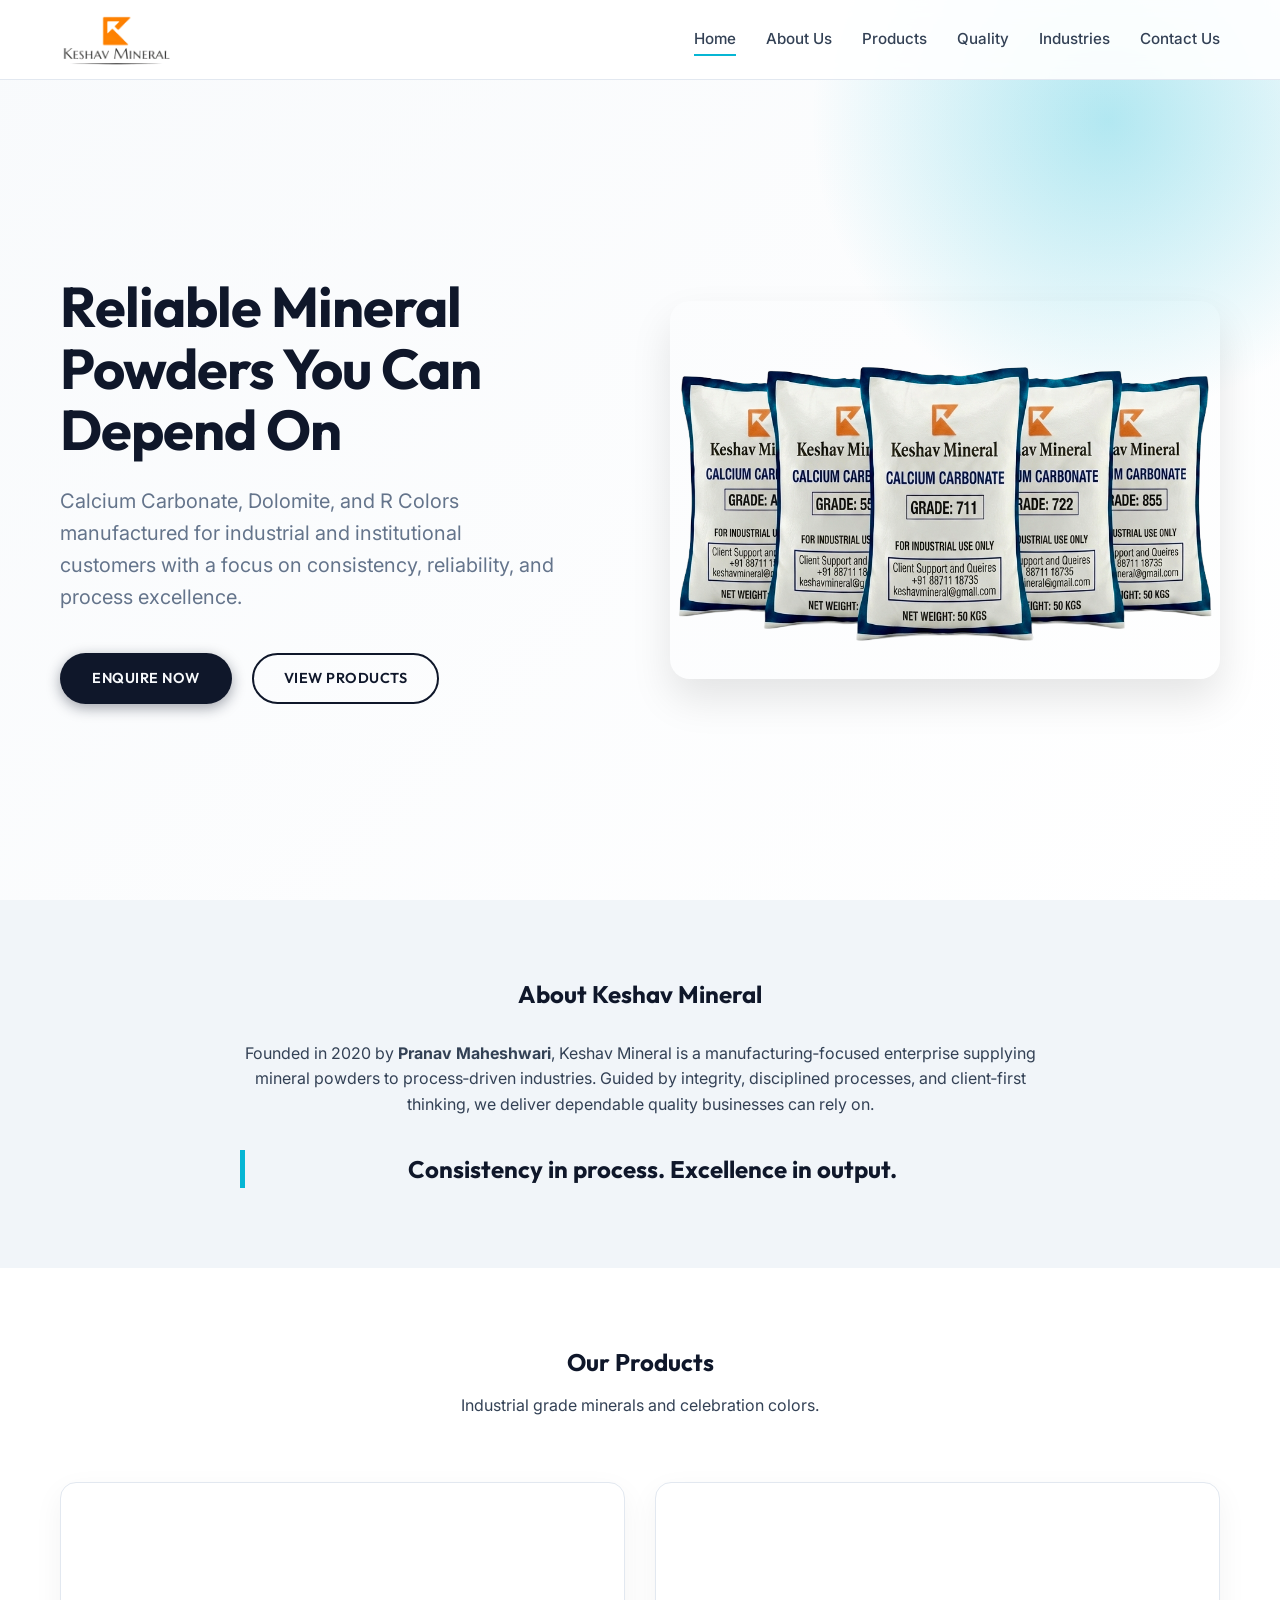
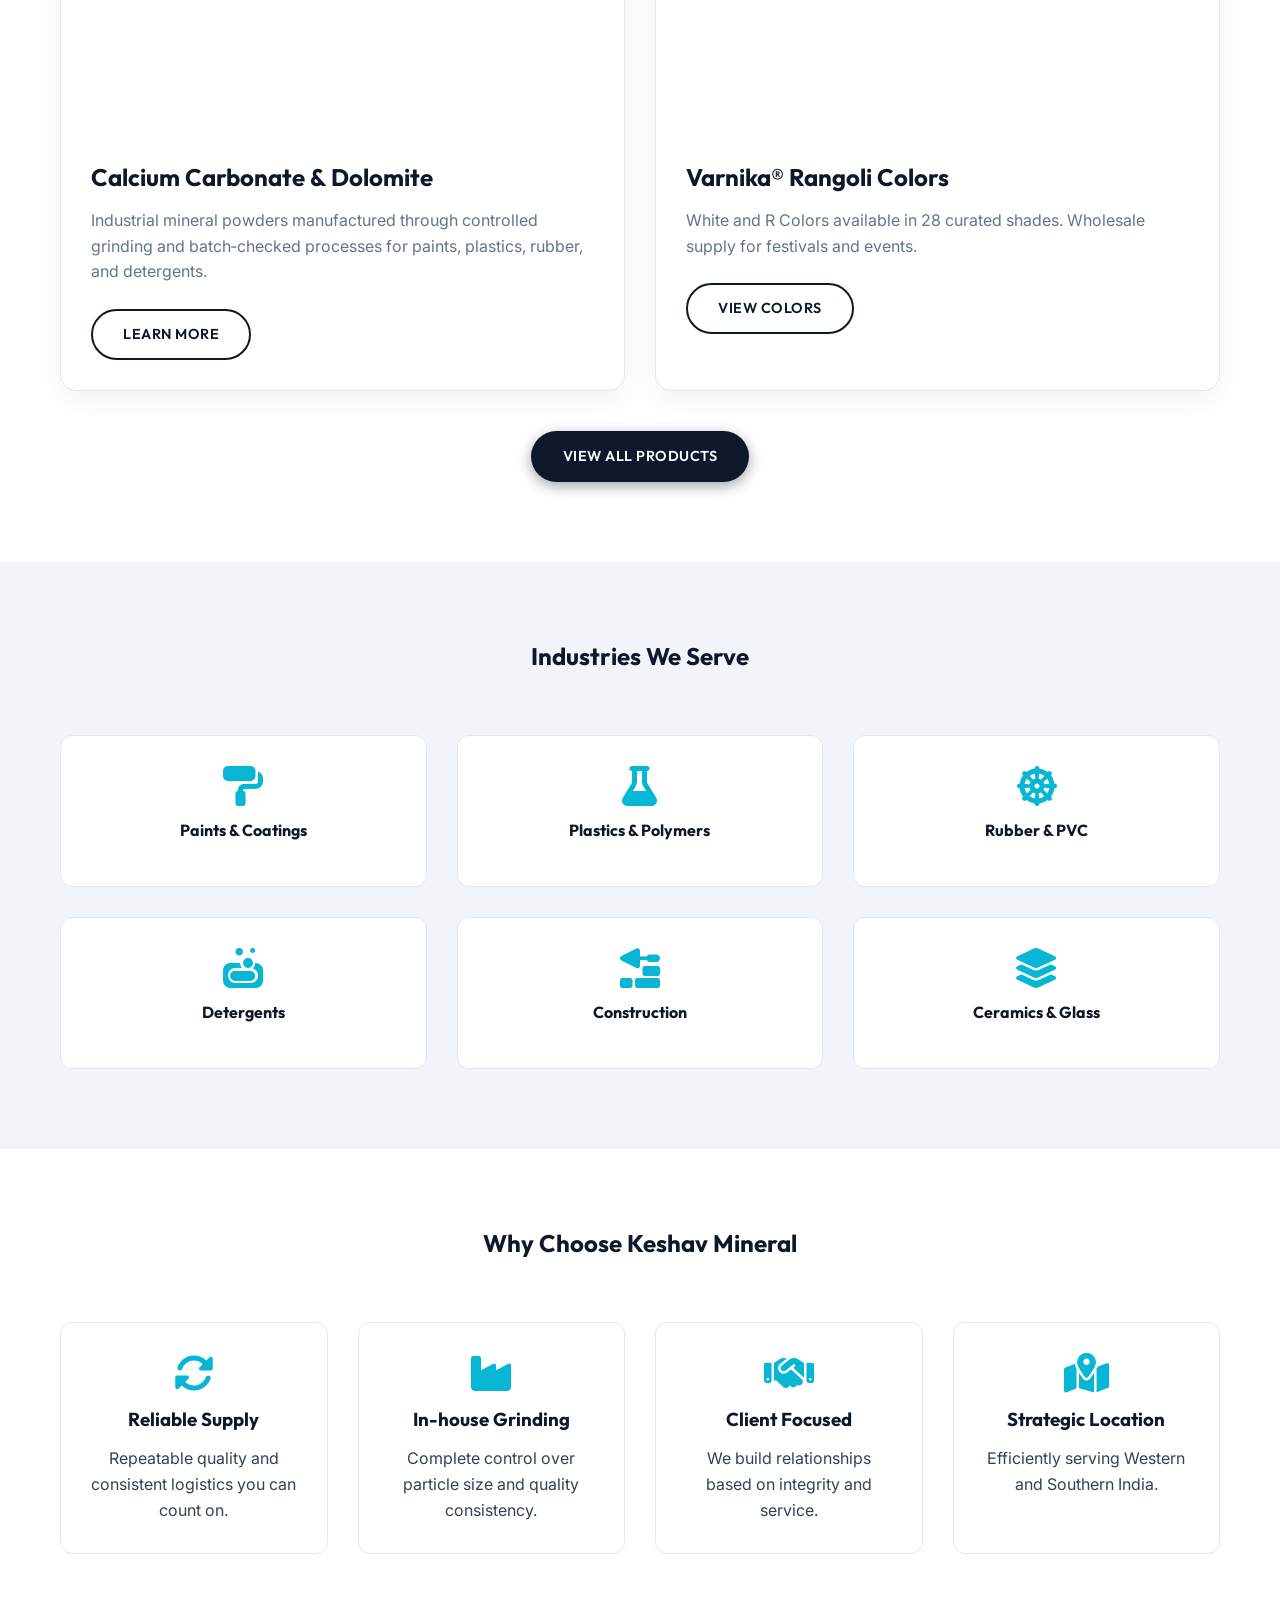
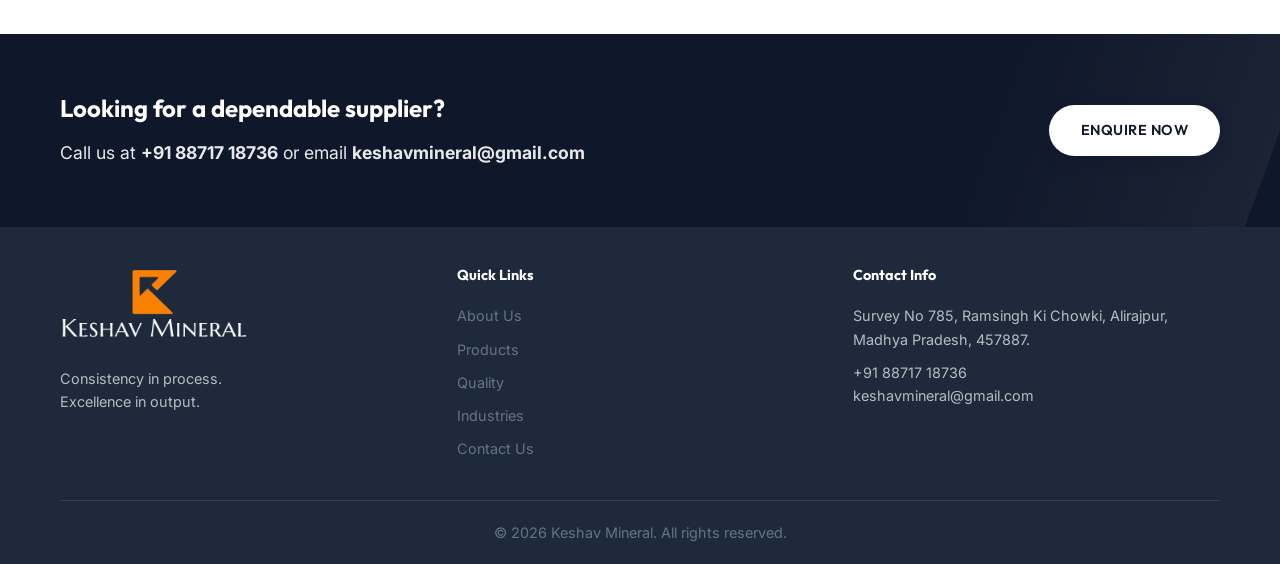
==== index.html @ 10a46cb6 "feat: Create initial Keshav Minerals website including core pages, styling, and basic scripting." ====
<!DOCTYPE html>
<html lang="en">

<head>
    <meta charset="UTF-8">
    <meta name="viewport" content="width=device-width, initial-scale=1.0">
    <link rel="icon" type="image/png" href="assets/favicon.png">
    <title>Keshav Mineral - Reliable Mineral Powders</title>
    <meta name="description"
        content="Calcium Carbonate, Dolomite, and R Colors manufactured for industrial and institutional customers with a focus on consistency, reliability, and process excellence.">

    <!-- Google Fonts -->
    <link rel="preconnect" href="https://fonts.googleapis.com">
    <link rel="preconnect" href="https://fonts.gstatic.com" crossorigin>
    <link href="https://fonts.googleapis.com/css2?family=Inter:wght@400;500;600&family=Outfit:wght@500;700&display=swap"
        rel="stylesheet">

    <!-- FontAwesome -->
    <link rel="stylesheet" href="https://cdnjs.cloudflare.com/ajax/libs/font-awesome/6.4.0/css/all.min.css">

    <!-- Custom CSS -->
    <link rel="stylesheet" href="style.css">
</head>

<body>

    <!-- Header -->
    <header>
        <div class="container">
            <a href="index.html" class="logo">
                <img src="assets/logo_transparent.png" alt="Keshav Mineral">
            </a>
            <div class="mobile-toggle">
                <i class="fa-solid fa-bars"></i>
            </div>
            <nav class="nav-links">
                <a href="index.html" class="active">Home</a>
                <a href="about.html">About Us</a>
                <a href="products.html">Products</a>
                <a href="quality.html">Quality</a>
                <a href="industries.html">Industries</a>
                <a href="contact.html">Contact Us</a>
            </nav>
        </div>
    </header>

    <!-- Hero Section -->
    <section class="hero">
        <div class="container hero-container">
            <div class="hero-content">
                <h1>Reliable Mineral Powders You Can Depend On</h1>
                <p>Calcium Carbonate, Dolomite, and R Colors manufactured for industrial and institutional
                    customers with a focus on consistency, reliability, and process excellence.</p>
                <div class="hero-buttons">
                    <a href="contact.html" class="btn btn-primary">Enquire Now</a>
                    <a href="products.html" class="btn btn-secondary">View Products</a>
                </div>
            </div>
            <div class="hero-image">
                <img src="assets/stakedfinal.png" alt="Industrial Mineral Manufacturing">
            </div>
        </div>
    </section>

    <!-- Mini About Section -->
    <section class="section mini-about">
        <div class="container">
            <div class="text-center" style="max-width: 800px; margin: 0 auto;">
                <h2 class="mb-2">About Keshav Mineral</h2>
                <p class="mb-2">Founded in 2020 by <strong>Pranav Maheshwari</strong>, Keshav Mineral is a
                    manufacturing‑focused enterprise supplying mineral powders to process‑driven industries. Guided by
                    integrity, disciplined processes, and client‑first thinking, we deliver dependable quality
                    businesses can rely on.</p>
                <div class="highlight-line">
                    Consistency in process. Excellence in output.
                </div>
            </div>
        </div>
    </section>

    <!-- Products Snapshot -->
    <section class="section">
        <div class="container">
            <div class="text-center mb-4">
                <h2>Our Products</h2>
                <p>Industrial grade minerals and celebration colors.</p>
            </div>
            <div class="card-grid">
                <!-- Product 1 -->
                <div class="card">
                    <div class="card-image">
                        <video src="assets/almost final.mp4" autoplay loop muted playsinline
                            style="width: 100%; height: 100%; object-fit: cover;"></video>
                    </div>
                    <div class="card-content">
                        <h3 class="card-title">Calcium Carbonate & Dolomite</h3>
                        <p class="card-text">Industrial mineral powders manufactured through controlled grinding and
                            batch‑checked processes for paints, plastics, rubber, and detergents.</p>
                        <a href="products.html#minerals" class="btn btn-secondary">Learn More</a>
                    </div>
                </div>
                <!-- Product 2 -->
                <div class="card">
                    <div class="card-image">
                        <video src="assets/Varnika-final.mp4" autoplay loop muted playsinline
                            style="width: 100%; height: 100%; object-fit: cover;"></video>
                    </div>
                    <div class="card-content">
                        <h3 class="card-title">Varnika® Rangoli Colors</h3>
                        <p class="card-text">White and R Colors available in 28 curated shades. Wholesale
                            supply for festivals and events.</p>
                        <a href="products.html#varnika" class="btn btn-secondary">View Colors</a>
                    </div>
                </div>
            </div>
            <div class="text-center" style="margin-top: 40px;">
                <a href="products.html" class="btn btn-primary">View All Products</a>
            </div>
        </div>
    </section>

    <!-- Industries Snapshot -->
    <section class="section" style="background-color: var(--bg-light);">
        <div class="container">
            <div class="text-center mb-4">
                <h2>Industries We Serve</h2>
            </div>
            <div class="industries-grid">
                <div class="feature-item">
                    <i class="fa-solid fa-paint-roller feature-icon"></i>
                    <h4>Paints & Coatings</h4>
                </div>
                <div class="feature-item">
                    <i class="fa-solid fa-flask feature-icon"></i>
                    <h4>Plastics & Polymers</h4>
                </div>
                <div class="feature-item">
                    <i class="fa-solid fa-dharmachakra feature-icon"></i>
                    <h4>Rubber & PVC</h4>
                </div>
                <div class="feature-item">
                    <i class="fa-solid fa-soap feature-icon"></i>
                    <h4>Detergents</h4>
                </div>
                <div class="feature-item">
                    <i class="fa-solid fa-trowel-bricks feature-icon"></i>
                    <h4>Construction</h4>
                </div>
                <div class="feature-item">
                    <i class="fa-solid fa-layer-group feature-icon"></i>
                    <h4>Ceramics & Glass</h4>
                </div>
            </div>
        </div>
    </section>

    <!-- Why Keshav Mineral -->
    <section class="section">
        <div class="container">
            <div class="text-center mb-4">
                <h2>Why Choose Keshav Mineral</h2>
            </div>
            <div class="features-grid">
                <div class="feature-item">
                    <i class="fa-solid fa-rotate feature-icon"></i>
                    <h3>Reliable Supply</h3>
                    <p>Repeatable quality and consistent logistics you can count on.</p>
                </div>
                <div class="feature-item">
                    <i class="fa-solid fa-industry feature-icon"></i>
                    <h3>In-house Grinding</h3>
                    <p>Complete control over particle size and quality consistency.</p>
                </div>
                <div class="feature-item">
                    <i class="fa-solid fa-handshake feature-icon"></i>
                    <h3>Client Focused</h3>
                    <p>We build relationships based on integrity and service.</p>
                </div>
                <div class="feature-item">
                    <i class="fa-solid fa-map-location-dot feature-icon"></i>
                    <h3>Strategic Location</h3>
                    <p>Efficiently serving Western and Southern India.</p>
                </div>
            </div>
        </div>
    </section>

    <!-- Contact Strip -->
    <section class="contact-strip">
        <div class="container" style="position: relative; z-index: 2;">
            <div
                style="display: flex; flex-wrap: wrap; align-items: center; justify-content: space-between; gap: 30px;">
                <div>
                    <h2>Looking for a dependable supplier?</h2>
                    <p style="font-size: 1.1rem; opacity: 0.9;">Call us at <strong>+91 88717 18736</strong> or email
                        <strong>keshavmineral@gmail.com</strong>
                    </p>
                </div>
                <a href="contact.html" class="btn btn-primary" style="background: white; color: var(--primary);">Enquire
                    Now</a>
            </div>
        </div>
    </section>

    <!-- Footer -->
    <footer>
        <div class="container">
            <div class="footer-content">
                <div class="footer-col">
                    <a href="index.html" class="logo" style="margin-bottom: 20px;">
                        <img src="assets/logo_footer_final.png" alt="Keshav Mineral">
                    </a>
                    <p style="opacity: 0.7;">Consistency in process.<br>Excellence in output.</p>
                </div>
                <div class="footer-col footer-links">
                    <h4>Quick Links</h4>
                    <a href="about.html">About Us</a>
                    <a href="products.html">Products</a>
                    <a href="quality.html">Quality</a>
                    <a href="industries.html">Industries</a>
                    <a href="contact.html">Contact Us</a>
                </div>
                <div class="footer-col">
                    <h4>Contact Info</h4>
                    <p style="opacity: 0.7; margin-bottom: 10px;">Survey No 785, Ramsingh Ki Chowki, Alirajpur, Madhya
                        Pradesh,
                        457887.</p>
                    <p style="opacity: 0.7;">+91 88717 18736</p>
                    <p style="opacity: 0.7;">keshavmineral@gmail.com</p>
                </div>
            </div>
            <div class="footer-bottom">
                <p>&copy; 2026 Keshav Mineral. All rights reserved.</p>
            </div>
        </div>
    </footer>

    <script src="script.js"></script>
</body>

</html>
---- style.css ----
/* Global Review & Reset */
:root {
    /* Color Palette */
    --primary: #0f172a;
    /* Slate 900 */
    --primary-light: #1e293b;
    /* Slate 800 */
    --accent: #06b6d4;
    /* Cyan 500 */
    --accent-glow: rgba(6, 182, 212, 0.5);
    --text-main: #334155;
    /* Slate 700 */
    --text-light: #64748b;
    /* Slate 500 */
    --text-white: #f8fafc;
    --bg-body: #ffffff;
    --bg-light: #f1f5f9;
    /* Slate 100 */
    --bg-glass: rgba(255, 255, 255, 0.7);
    --border-color: #e2e8f0;

    /* Typography */
    --font-heading: 'Outfit', sans-serif;
    --font-body: 'Inter', sans-serif;

    /* Spacing */
    --container-width: 1200px;
    --header-height: 80px;

    /* Transitions */
    --transition-fast: 0.3s ease;
}

* {
    margin: 0;
    padding: 0;
    box-sizing: border-box;
}

html {
    scroll-behavior: smooth;
}

body {
    font-family: var(--font-body);
    color: var(--text-main);
    background-color: var(--bg-body);
    line-height: 1.6;
    overflow-x: hidden;
}

h1,
h2,
h3,
h4,
h5,
h6 {
    font-family: var(--font-heading);
    color: var(--primary);
    line-height: 1.2;
    margin-bottom: 1rem;
}

img {
    max-width: 100%;
    display: block;
}

a {
    text-decoration: none;
    color: inherit;
    transition: var(--transition-fast);
}

ul {
    list-style: none;
}

/* Utilities */
.container {
    max-width: var(--container-width);
    margin: 0 auto;
    padding: 0 20px;
}

.section {
    padding: 80px 0;
}

.text-center {
    text-align: center;
}

.text-accent {
    color: var(--accent);
}

.text-white {
    color: var(--text-white);
}

.mb-1 {
    margin-bottom: 1rem;
}

.mb-2 {
    margin-bottom: 2rem;
}

.mb-4 {
    margin-bottom: 4rem;
}

/* Buttons */
.btn {
    display: inline-block;
    padding: 12px 30px;
    border-radius: 50px;
    font-weight: 600;
    font-family: var(--font-heading);
    letter-spacing: 0.5px;
    text-transform: uppercase;
    font-size: 0.9rem;
    cursor: pointer;
    transition: all 0.3s cubic-bezier(0.4, 0, 0.2, 1);
    border: 2px solid transparent;
}

.btn-primary {
    background: var(--primary);
    color: var(--text-white);
    box-shadow: 0 4px 14px 0 rgba(15, 23, 42, 0.39);
}

.btn-primary:hover {
    background: var(--accent);
    box-shadow: 0 6px 20px rgba(6, 182, 212, 0.23);
    transform: translateY(-2px);
    border-color: var(--accent);
}

.btn-secondary {
    background: transparent;
    color: var(--primary);
    border: 2px solid var(--primary);
}

.btn-secondary:hover {
    background: var(--primary);
    color: var(--text-white);
}

/* Header & Nav */
header {
    height: var(--header-height);
    background: rgba(255, 255, 255, 0.9);
    backdrop-filter: blur(10px);
    border-bottom: 1px solid var(--border-color);
    position: fixed;
    top: 0;
    width: 100%;
    z-index: 1000;
    display: flex;
    align-items: center;
}

header .container {
    display: flex;
    justify-content: space-between;
    align-items: center;
    width: 100%;
}

.logo {
    font-family: var(--font-heading);
    font-size: 1.5rem;
    font-weight: 700;
    color: var(--primary);
    display: flex;
    align-items: center;
    gap: 10px;
}

.logo img {
    height: 50px;
    width: auto;
}

.logo span {
    color: var(--accent);
}

.nav-links {
    display: flex;
    gap: 30px;
}

.nav-links a {
    font-weight: 500;
    font-size: 0.95rem;
    position: relative;
}

.nav-links a::after {
    content: '';
    position: absolute;
    width: 0;
    height: 2px;
    bottom: -4px;
    left: 0;
    background-color: var(--accent);
    transition: var(--transition-fast);
}

.nav-links a:hover {
    color: var(--accent);
}

.nav-links a:hover::after,
.nav-links a.active::after {
    width: 100%;
}

.mobile-toggle {
    display: none;
    font-size: 1.5rem;
    cursor: pointer;
}

/* Hero Section */
.hero {
    padding-top: var(--header-height);
    min-height: 100vh;
    background: linear-gradient(135deg, #f8fafc 0%, #fff 100%);
    display: flex;
    align-items: center;
    position: relative;
    overflow: hidden;
}

.hero::before {
    content: '';
    position: absolute;
    top: -20%;
    right: -10%;
    width: 600px;
    height: 600px;
    background: radial-gradient(circle, var(--accent-glow) 0%, rgba(255, 255, 255, 0) 70%);
    border-radius: 50%;
    z-index: 0;
    opacity: 0.6;
}

.hero-container {
    display: grid;
    grid-template-columns: 1fr 1fr;
    gap: 60px;
    align-items: center;
    position: relative;
    z-index: 1;
    width: 100%;
}

.hero-content {
    max-width: 100%;
}

.hero h1 {
    font-size: 3.5rem;
    margin-bottom: 1.5rem;
    letter-spacing: -1px;
    line-height: 1.1;
}

.hero p {
    font-size: 1.25rem;
    color: var(--text-light);
    margin-bottom: 2.5rem;
    max-width: 90%;
}

.hero-buttons {
    display: flex;
    gap: 20px;
    flex-wrap: wrap;
}

.hero-image {
    position: relative;
    width: 100%;
    height: auto;
    z-index: 1;
    display: block;
    /* Ensure it's displayed */
}

.hero-image img {
    width: 100%;
    height: auto;
    display: block;
    border-radius: 20px;
    box-shadow: 0 20px 40px rgba(0, 0, 0, 0.1);
}

.hero-image:hover img {
    transform: translateY(-5px);
}

/* Mini About */
.mini-about {
    background: var(--bg-light);
}

.highlight-line {
    font-family: var(--font-heading);
    font-size: 1.5rem;
    color: var(--primary);
    font-weight: 700;
    border-left: 5px solid var(--accent);
    padding-left: 20px;
    margin-top: 2rem;
}

/* Cards (Products & Industries) */
.card-grid {
    display: grid;
    grid-template-columns: repeat(auto-fit, minmax(300px, 1fr));
    gap: 30px;
    margin-top: 40px;
}

.card {
    background: white;
    border-radius: 16px;
    overflow: hidden;
    box-shadow: 0 10px 30px rgba(0, 0, 0, 0.05);
    transition: var(--transition-fast);
    border: 1px solid var(--border-color);
}

.card:hover {
    transform: translateY(-10px);
    box-shadow: 0 20px 40px rgba(0, 0, 0, 0.1);
    border-color: var(--accent);
}

.card-image {
    height: 250px;
    overflow: hidden;
}

.card-image img {
    width: 100%;
    height: 100%;
    object-fit: cover;
    transition: transform 0.5s ease;
}

.card:hover .card-image img {
    transform: scale(1.05);
}

.card-content {
    padding: 30px;
}

.card-title {
    font-size: 1.5rem;
    margin-bottom: 1rem;
    color: var(--primary);
}

.card-text {
    color: var(--text-light);
    margin-bottom: 1.5rem;
}

/* Features/Why Us */
.features-grid {
    display: grid;
    grid-template-columns: repeat(auto-fit, minmax(250px, 1fr));
    gap: 30px;
}

.feature-item {
    padding: 30px;
    background: white;
    border-radius: 12px;
    text-align: center;
    border: 1px solid var(--border-color);
    transition: var(--transition-fast);
}

.feature-item:hover {
    border-color: var(--accent);
    background: linear-gradient(180deg, white 0%, #f0f9ff 100%);
}

.feature-icon {
    font-size: 2.5rem;
    color: var(--accent);
    margin-bottom: 15px;
}

/* Contact Strip */
.contact-strip {
    background: var(--primary);
    color: white;
    padding: 60px 0;
    position: relative;
    overflow: hidden;
}

.contact-strip::after {
    content: '';
    position: absolute;
    top: 0;
    right: 0;
    width: 300px;
    height: 100%;
    background: linear-gradient(90deg, transparent, rgba(255, 255, 255, 0.05));
    transform: skewX(-20deg);
}

.contact-strip h2 {
    color: white;
}

/* Footer */
footer {
    background: var(--primary-light);
    color: var(--text-white);
    padding: 40px 0 20px;
    font-size: 0.9rem;
}

.footer-col .logo img {
    height: 80px;
    width: auto;
    filter: none;
}

.footer-content {
    display: grid;
    grid-template-columns: repeat(auto-fit, minmax(200px, 1fr));
    gap: 30px;
    margin-bottom: 30px;
}

.footer-col h4 {
    color: white;
    margin-bottom: 20px;
}

.footer-links a {
    display: block;
    color: var(--text-light);
    margin-bottom: 10px;
}

.footer-links a:hover {
    color: var(--accent);
    padding-left: 5px;
}

.footer-bottom {
    text-align: center;
    padding-top: 20px;
    border-top: 1px solid rgba(255, 255, 255, 0.1);
    color: var(--text-light);
}

/* Page Specific Header (For non-home pages) */
.page-header {
    margin-top: var(--header-height);
    background: var(--primary);
    color: white;
    padding: 80px 0;
    text-align: center;
    background-image: linear-gradient(rgba(15, 23, 42, 0.9), rgba(15, 23, 42, 0.9));
    background-size: cover;
    background-position: center;
}

.page-header h1 {
    color: white;
    font-size: 3rem;
    margin: 0;
}

.industries-grid {
    display: grid;
    grid-template-columns: repeat(3, 1fr);
    gap: 30px;
    margin-top: 40px;
}

.quality-grid {
    display: grid;
    grid-template-columns: repeat(4, 1fr);
    gap: 30px;
    margin-top: 40px;
}

/* Responsive */
@media (max-width: 992px) {
    .hero-container {
        grid-template-columns: 1fr;
        text-align: center;
        gap: 40px;
    }

    .hero-image {
        display: block;
        /* Show image on tablet/mobile but stacked */
        max-width: 80%;
        margin: 0 auto;
    }

    .hero-image img {
        transform: none;
        /* Remove 3D effect on small screens */
    }

    .hero-content {
        margin: 0 auto;
    }

    .hero p {
        margin-left: auto;
        margin-right: auto;
    }

    .hero-buttons {
        justify-content: center;
    }

    .industries-grid {
        grid-template-columns: repeat(2, 1fr);
    }

    .quality-grid {
        grid-template-columns: repeat(2, 1fr);
    }
}

@media (max-width: 768px) {
    .nav-links {
        display: none;
        position: absolute;
        top: var(--header-height);
        left: 0;
        width: 100%;
        background: white;
        flex-direction: column;
        padding: 20px;
        box-shadow: 0 10px 20px rgba(0, 0, 0, 0.1);
    }

    .nav-links.active {
        display: flex;
    }

    .mobile-toggle {
        display: block;
    }

    .hero h1 {
        font-size: 2.5rem;
    }

    .industries-grid {
        grid-template-columns: 1fr;
    }

    .quality-grid {
        grid-template-columns: 1fr;
    }
}

/* Forms */
.form-group {
    margin-bottom: 20px;
}

.form-control {
    width: 100%;
    padding: 15px;
    border: 1px solid var(--border-color);
    border-radius: 8px;
    font-family: var(--font-body);
    font-size: 1rem;
    transition: var(--transition-fast);
}

.form-control:focus {
    outline: none;
    border-color: var(--accent);
    box-shadow: 0 0 0 3px rgba(6, 182, 212, 0.1);
}

label {
    display: block;
    margin-bottom: 8px;
    font-weight: 500;
}
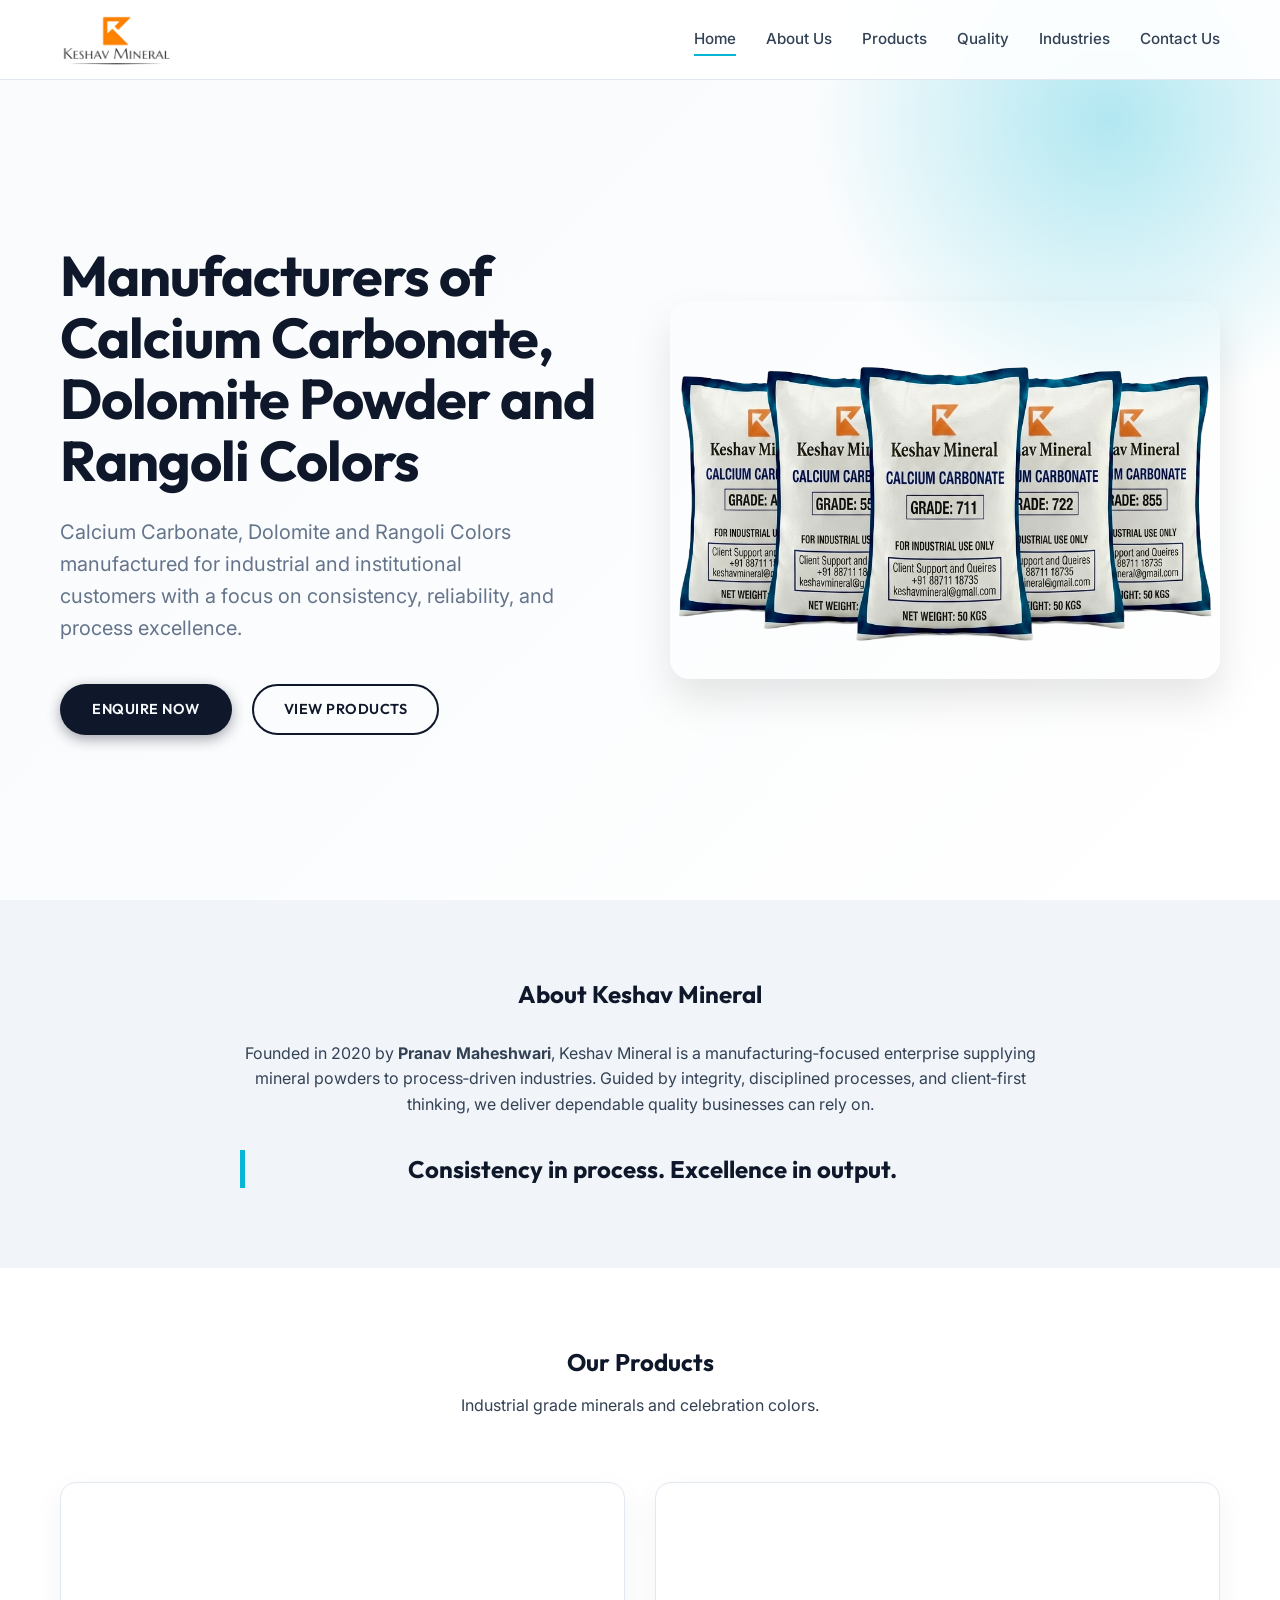
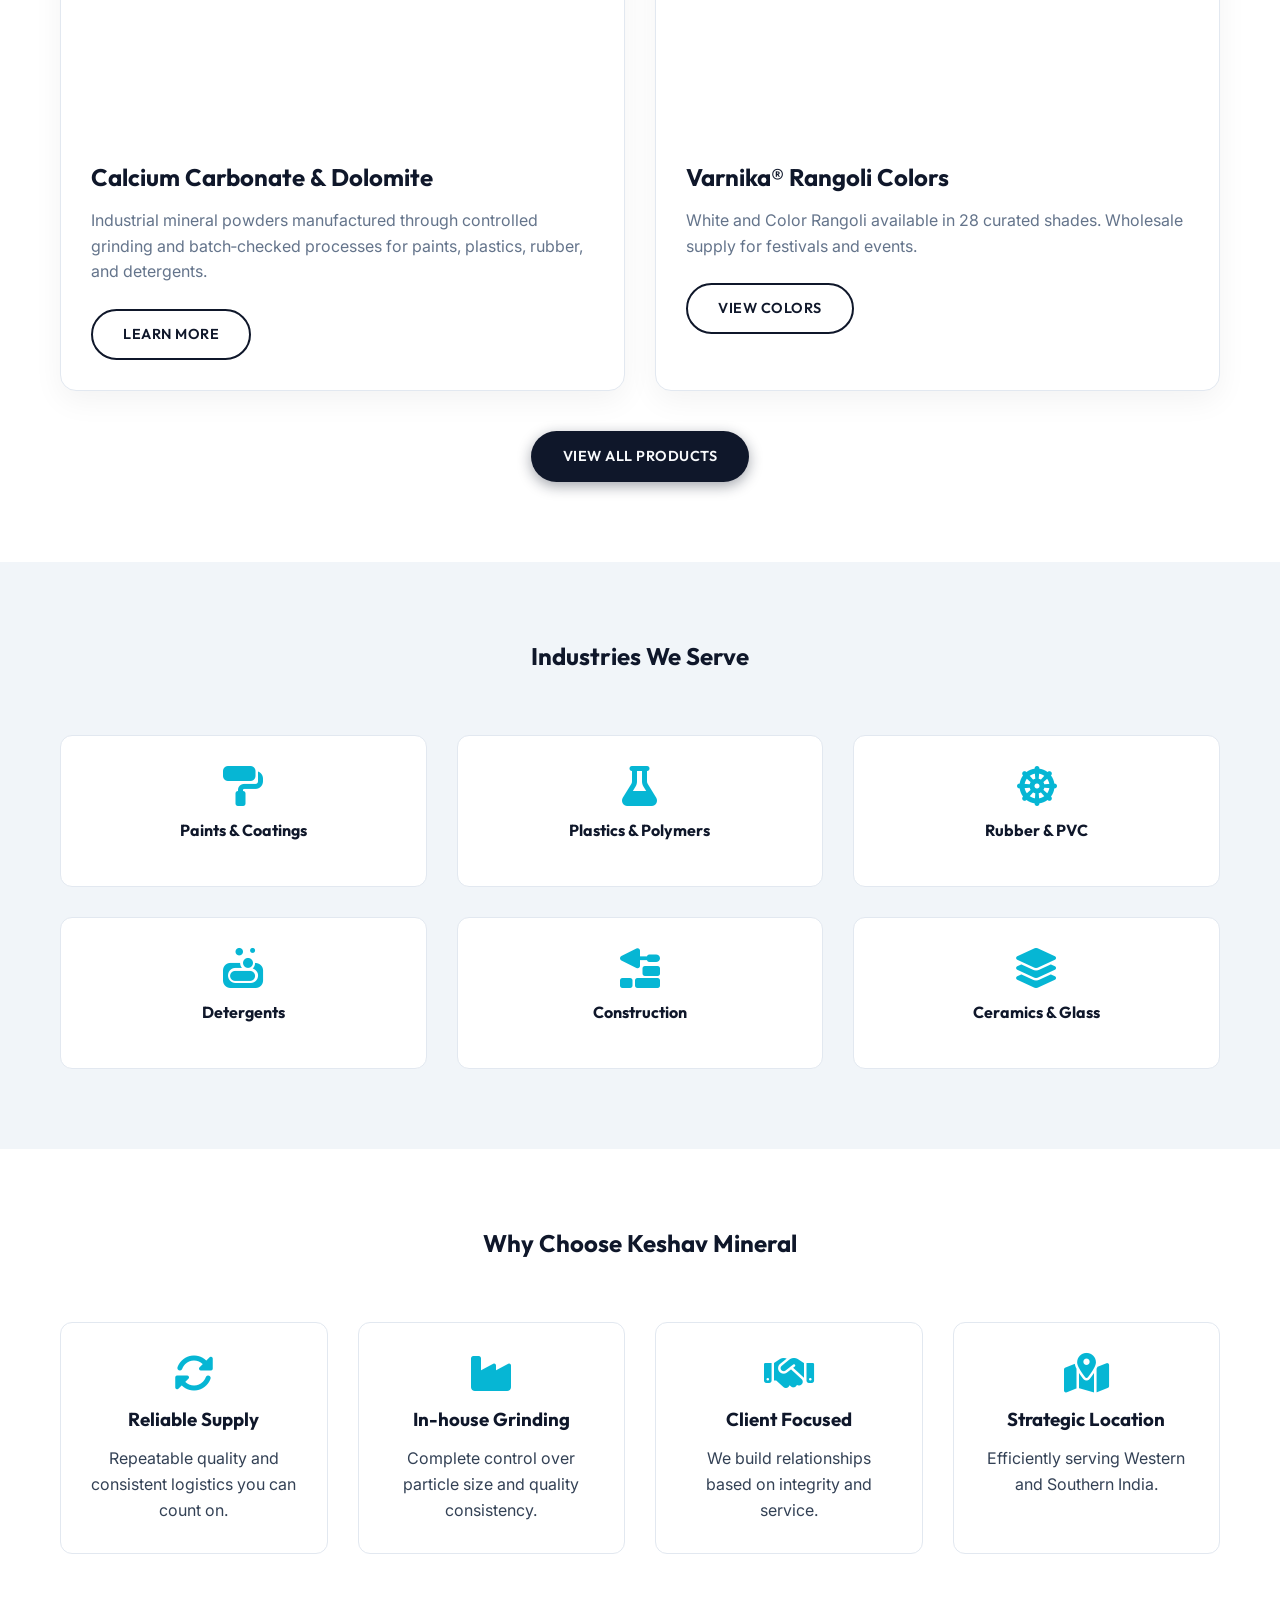
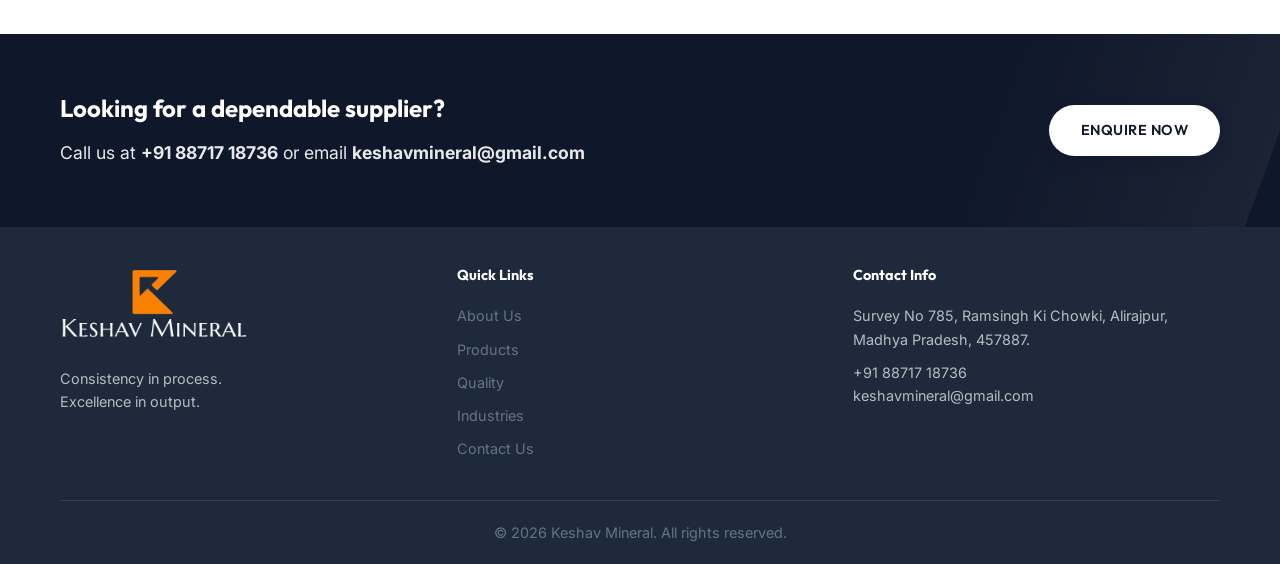
==== commit 4057ed56: "Update SEO tags and hero text" ====
--- a/index.html
+++ b/index.html
@@ -5,9 +5,8 @@
     <meta charset="UTF-8">
     <meta name="viewport" content="width=device-width, initial-scale=1.0">
     <link rel="icon" type="image/png" href="assets/favicon.png">
-    <title>Keshav Mineral - Reliable Mineral Powders</title>
-    <meta name="description"
-        content="Calcium Carbonate, Dolomite, and R Colors manufactured for industrial and institutional customers with a focus on consistency, reliability, and process excellence.">
+    <title>Calcium Carbonate, Dolomite Powder & Rangoli Manufacturer — Keshav Mineral, MP</title>
+    <meta name="description" content="Keshav Mineral is a leading Calcium carbonate, Dolomite powder & Rangoli powder manufacturer in Madhya Pradesh, supplying diverse industries across India.">
 
     <!-- Google Fonts -->
     <link rel="preconnect" href="https://fonts.googleapis.com">
@@ -48,8 +47,8 @@
     <section class="hero">
         <div class="container hero-container">
             <div class="hero-content">
-                <h1>Reliable Mineral Powders You Can Depend On</h1>
-                <p>Calcium Carbonate, Dolomite, and R Colors manufactured for industrial and institutional
+                <h1>Manufacturers of Calcium Carbonate, Dolomite Powder and Rangoli Colors</h1>
+                <p>Calcium Carbonate, Dolomite and Rangoli Colors manufactured for industrial and institutional
                     customers with a focus on consistency, reliability, and process excellence.</p>
                 <div class="hero-buttons">
                     <a href="contact.html" class="btn btn-primary">Enquire Now</a>
@@ -107,7 +106,7 @@
                     </div>
                     <div class="card-content">
                         <h3 class="card-title">Varnika® Rangoli Colors</h3>
-                        <p class="card-text">White and R Colors available in 28 curated shades. Wholesale
+                        <p class="card-text">White and Color Rangoli available in 28 curated shades. Wholesale
                             supply for festivals and events.</p>
                         <a href="products.html#varnika" class="btn btn-secondary">View Colors</a>
                     </div>
